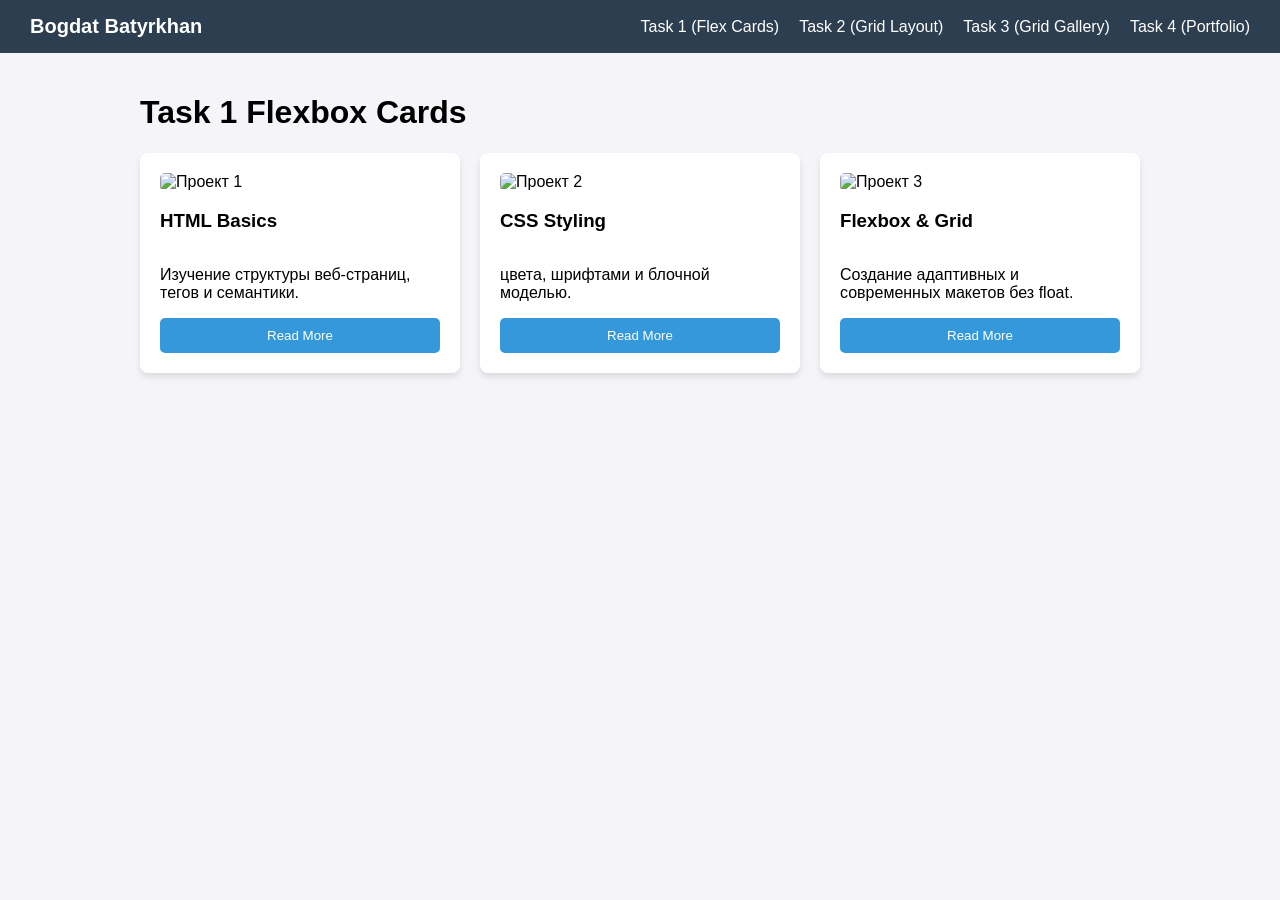
==== index.html @ 4efe5df1 "Add initial HTML structure for assignment 2" ====
<!DOCTYPE html>
<html lang="en">
<head>
    <meta charset="UTF-8">
    <title>Assignment 2 - Flexbox & Grid</title>
    <link rel="stylesheet" href="styles.css">
</head>
<body>
    <header class="navbar">
        <div class="logo">Bogdat Batyrkhan</div>
        <nav class="nav-links">
            <a href="index.html">Task 1 (Flex Cards)</a>
            <a href="task2.html">Task 2 (Grid Layout)</a>
            <a href="task3.html">Task 3 (Grid Gallery)</a>
            <a href="task4.html">Task 4 (Portfolio)</a>
        </nav>
    </header>

    <main class="container">
        <h1>Task 1 Flexbox Cards</h1> 
        
        <div class="card-row">
            <div class="card">
                <img src="https://via.placeholder.com/300x150" alt="Проект 1">
                <h3>HTML Basics</h3>
                <p>Изучение структуры веб-страниц, тегов и семантики.</p>
                <button>Read More</button>
            </div>
            <div class="card">
                <img src="https://via.placeholder.com/300x150" alt="Проект 2">
                <h3>CSS Styling</h3>
                <p>цвета, шрифтами и блочной моделью.</p>
                <button>Read More</button>
            </div>
            <div class="card">
                <img src="https://via.placeholder.com/300x150" alt="Проект 3">
                <h3>Flexbox & Grid</h3>
                <p>Создание адаптивных и современных макетов без float.</p>
                <button>Read More</button>
            </div>
        </div>
    </main>
</body>
</html>
---- styles.css ----
body {
    font-family: Arial, sans-serif;
    margin: 0;
    background-color: #f4f4f9;
}
.container {
    padding: 20px;
    max-width: 1000px;
    margin: 0 auto;
}

.navbar {
    display: flex;
    justify-content: space-between;
    align-items: center;
    background-color: #2c3e50;
    padding: 15px 30px;
    color: white;
}
.logo {
    font-size: 20px;
    font-weight: bold;
}
.nav-links {
    display: flex;
    gap: 20px;
}
.nav-links a {
    color: white;
    text-decoration: none;
}
.nav-links a:hover {
    color: #f1c40f;
}

.card-row {
    display: flex;
    gap: 20px;
}
.card {
    background: white;
    border-radius: 8px;
    padding: 20px;
    flex: 1;
    display: flex;
    flex-direction: column;
    box-shadow: 0 4px 6px rgba(0,0,0,0.1);
    transition: transform 0.3s;
}
.card:hover {
    transform: translateY(-10px);
    box-shadow: 0 10px 15px rgba(0,0,0,0.2);
}
.card img {
    max-width: 100%;
    border-radius: 5px;
}
.card button {
    margin-top: auto;
    background-color: #3498db;
    color: white;
    border: none;
    padding: 10px;
    cursor: pointer;
    border-radius: 5px;
}

/* TASK 2: Grid Layout (Grid Areas) */

.grid-layout {
display: grid;
min-height: 80vh;
gap: 10px; 
padding: 20px;
grid-template-columns: 250px 1fr; 
grid-template-rows: auto 1fr auto; 
grid-template-areas: 
    "header header"
    "sidebar main"
    "footer footer";
}

.layout-header  { grid-area: header; background-color: #34495e; color: white; padding: 20px; text-align: center; font-size: 24px; }
.layout-sidebar { grid-area: sidebar; background-color: #ecf0f1; padding: 20px; border-radius: 8px; }
.layout-main    { grid-area: main; background-color: white; padding: 20px; border-radius: 8px; box-shadow: 0 2px 5px rgba(0,0,0,0.1); }
.layout-footer  { grid-area: footer; background-color: #34495e; color: white; padding: 15px; text-align: center; }


/* TASK 3: Image Gallery */

.gallery-grid {
    display: grid;
    grid-template-columns: repeat(3, 1fr);
    gap: 15px;
}

.gallery-item {
    position: relative;
    overflow: hidden;
    border-radius: 10px;
    box-shadow: 0 4px 8px rgba(0,0,0,0.1);
}

.gallery-item img {
    width: 100%;
    height: 100%;
    display: block;
    object-fit: cover;
    transition: transform 0.3s;
}

.gallery-item:hover img {
    transform: scale(1.1);
}

.caption {
    position: absolute;
    bottom: -100%;
    left: 0;
    width: 100%;
    background-color: rgba(0, 0, 0, 0.7);
    color: white;
    text-align: center;
    padding: 15px 0;
    transition: bottom 0.3s ease;
}

.gallery-item:hover .caption {
    bottom: 0;
}

/* TASK 4: Portfolio (Flexbox + Grid) */

.portfolio-grid {
    display: grid;
    grid-template-columns: 2fr 1fr; 
    gap: 30px;
    margin-bottom: 40px;
}

.portfolio-sidebar {
    background-color: white;
    padding: 20px;
    border-radius: 8px;
    box-shadow: 0 4px 6px rgba(0,0,0,0.1);
    text-align: center;
}

.profile-pic {
    border-radius: 50%;
    width: 120px;
    border: 3px solid #3498db;
    margin-bottom: 15px;
}

.portfolio-sidebar ul {
    text-align: left;
}

.project-card {
    background-color: white;
    padding: 20px;
    border-radius: 8px;
    margin-bottom: 15px;
    box-shadow: 0 2px 5px rgba(0,0,0,0.1);
    
    display: flex; 
    justify-content: space-between; 
    align-items: center;
}

.project-info h3 {
    margin-top: 0;
    color: #2c3e50;
}

.project-btn {
    background-color: #27ae60;
    color: white;
    border: none;
    padding: 12px 20px;
    border-radius: 5px;
    cursor: pointer;
    font-weight: bold;
    transition: background-color 0.3s;
}

.project-btn:hover {
    background-color: #2ecc71;
}

.portfolio-footer {
    background-color: #2c3e50;
    color: white;
    text-align: center;
    padding: 20px;
    margin-bottom: -50px; 
}
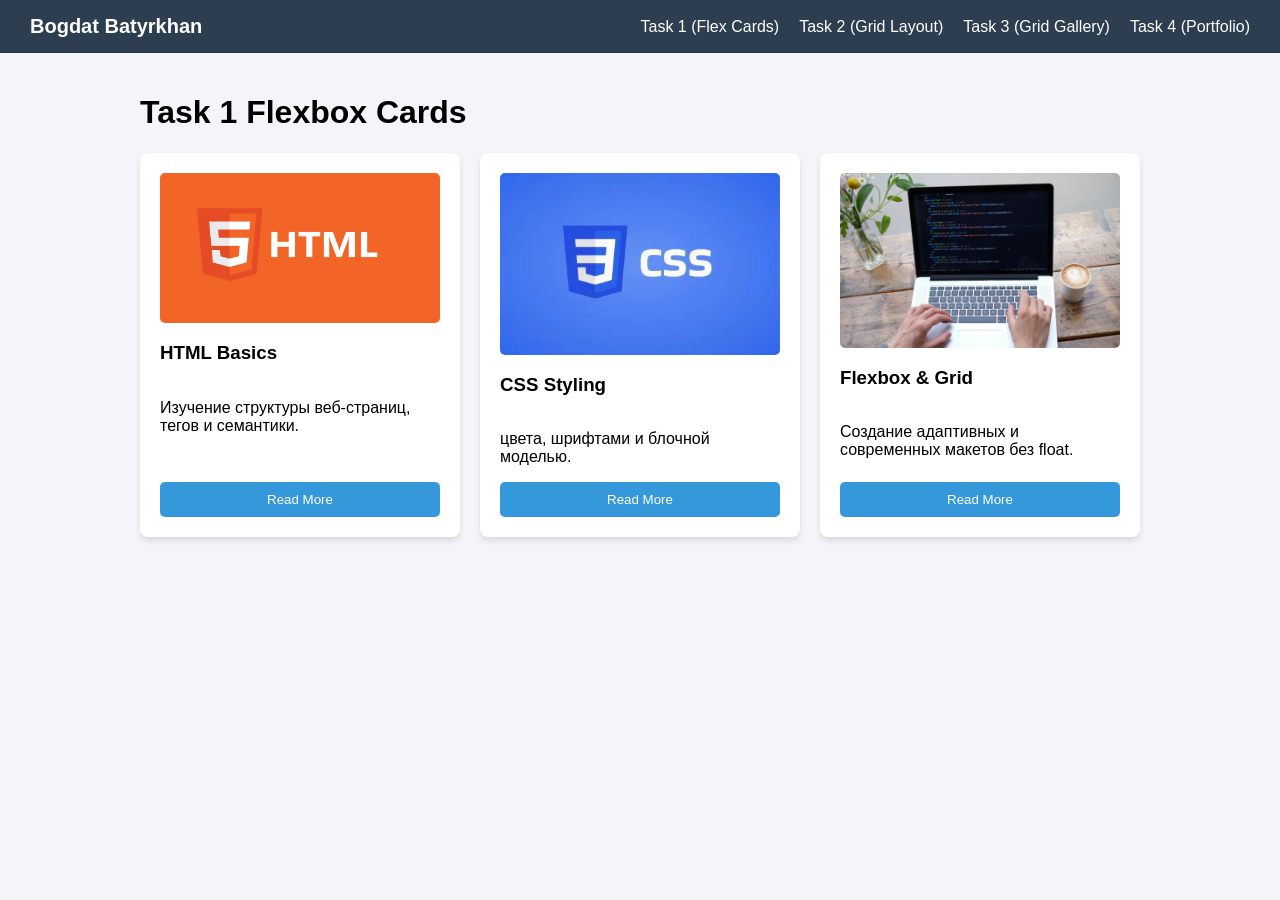
==== commit b193d9ac: "Update index.html" ====
--- a/index.html
+++ b/index.html
@@ -21,19 +21,19 @@
         
         <div class="card-row">
             <div class="card">
-                <img src="https://via.placeholder.com/300x150" alt="Проект 1">
+                <img src="html.jpeg" alt="Проект 1">
                 <h3>HTML Basics</h3>
                 <p>Изучение структуры веб-страниц, тегов и семантики.</p>
                 <button>Read More</button>
             </div>
             <div class="card">
-                <img src="https://via.placeholder.com/300x150" alt="Проект 2">
+                <img src="css.jpeg" alt="Проект 2">
                 <h3>CSS Styling</h3>
                 <p>цвета, шрифтами и блочной моделью.</p>
                 <button>Read More</button>
             </div>
             <div class="card">
-                <img src="https://via.placeholder.com/300x150" alt="Проект 3">
+                <img src="code.jpg" alt="Проект 3">
                 <h3>Flexbox & Grid</h3>
                 <p>Создание адаптивных и современных макетов без float.</p>
                 <button>Read More</button>
